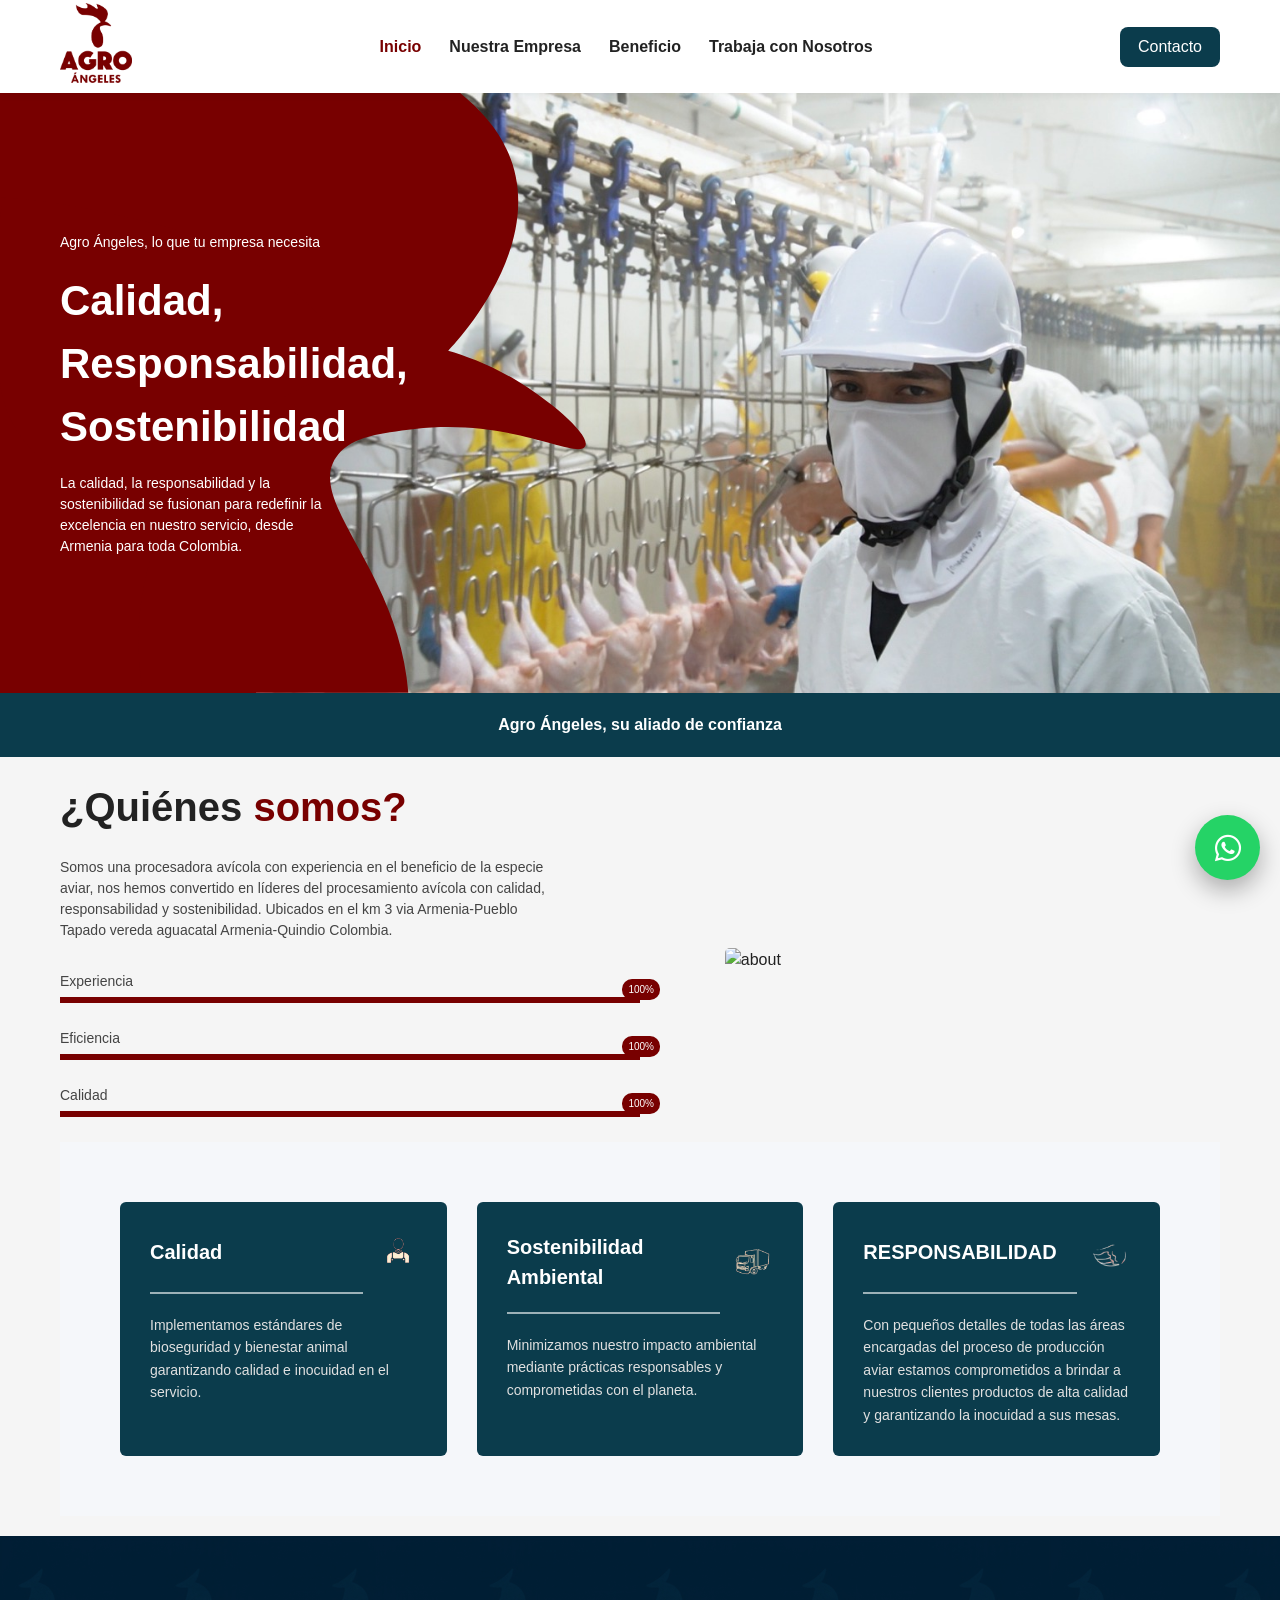
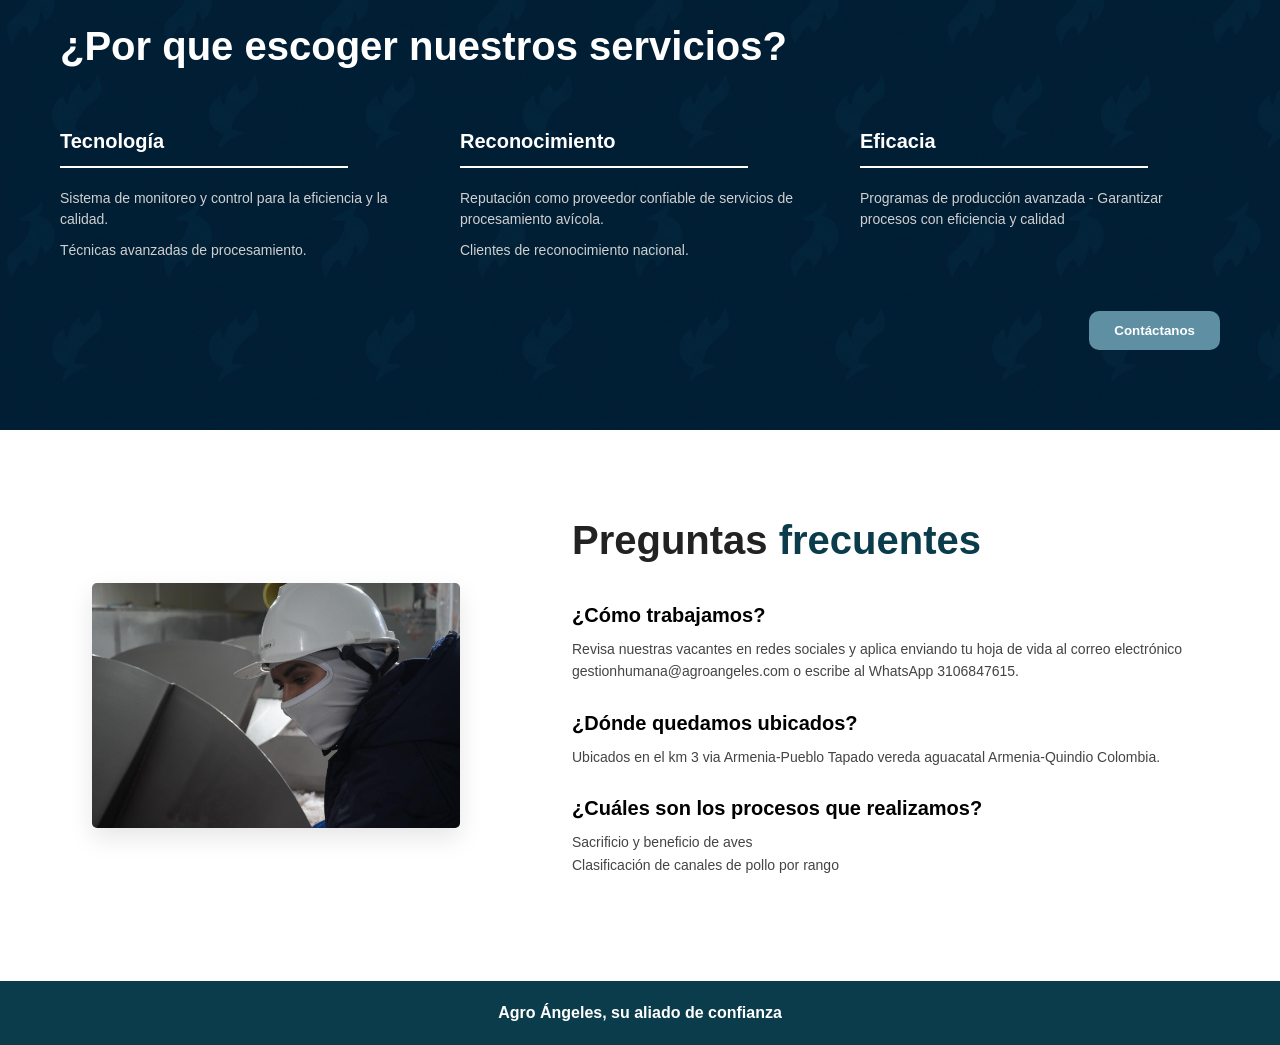
==== index.html @ e5edbdb7 "first commit" ====
<!DOCTYPE html>
<html lang="es">
<head>
    <meta charset="UTF-8">
    <meta name="viewport" content="width=device-width, initial-scale=1.0">
    <title>Agro Ángeles</title>
    <link rel="stylesheet" href="style.css">
    <link rel="stylesheet" href="css/chatbot.css">
    <link rel="stylesheet" href="https://cdnjs.cloudflare.com/ajax/libs/font-awesome/6.5.0/css/all.min.css">
</head>
<!-- BOTÓN WHATSAPP -->
<!-- CHATBOT WHATSAPP -->
<div class="chatbot-container">

    <!-- BOTÓN -->
    <div class="chatbot-btn" id="chatbotBtn">
        <i class="fab fa-whatsapp"></i>
    </div>

    <!-- CHAT -->
    <div class="chatbot-chat" id="chatbotChat">

        <div class="chat-header">
            <span>Agro Ángeles</span>
            <button id="chatbotClose">✕</button>
        </div>

        <div class="chat-body" id="chatbotBody">
            <!-- MENSAJES DINÁMICOS -->
        </div>

    </div>

</div>
<script src="js/chatbot.js"></script>

<body>

<!-- NAVBAR -->
<header class="navbar">
    <a href="index.html" class="logo">
        <img src="img/Logo 1.png" alt="logo">
    </a>
    <button class="menu-toggle" onclick="this.nextElementSibling.classList.toggle('open')">
       <span></span><span></span><span></span>
    </button >
    <nav>
        <a href="index.html" class="active">Inicio</a>
        <a href="nuestra_empresa.html">Nuestra Empresa</a>
        <a href="beneficio.html">Beneficio</a>
        <a href="trabaja.html">Trabaja con Nosotros</a>
        <a href="contacto.html" class="nav-contact-link">Contacto</a>
    </nav>


    <a href="contacto.html" class="btn-contacto">Contacto</a>
</header>

<!-- HERO -->
<section class="hero">

    <!-- IMAGEN IZQUIERDA (FORMA ROJA) -->
    <div class="hero-left">     
        <!-- FORMA ROJA REAL (CURVA PERFECTA) -->
       <svg class="hero-shape" viewBox="0 0 828.44 1082.16" preserveAspectRatio="none">
        <rect fill="#780000" x="3.35" y="1.33" width="241.77" height="1080.83"/>
        <path fill="#780000" d="M248.69,1.83h16.06c135.41,0,245.34,109.93,245.34,245.34v254.96c0,135.41-109.93,245.34-245.34,245.34h-16.05c-135.41,0-245.34-109.93-245.34-245.34v-254.96C3.35,111.77,113.29,1.83,248.69,1.83Z"/>
        <path fill="#780000" d="M730.6,518.22c-37.13-28.67-71.84-44.54-95.77-53.49,11.74-15.58,142.31-193.84,83.34-360.33-14.85-41.91-38.94-75.24-66.51-104.4H0v188.11c37.36,2.97,86.07,8.96,157.5,29.04,74.23,20.86,131.12,37.43,193.87,83.13,83.22,60.62,131.74,139.71,157.35,189.8-35.87,13.69-179.05,73.66-260.14,249.34-5.57,12.07-70.06,157.32-43.05,342.45h373.22c-13.04-224.7-149.79-348.53-98.79-429.69,20.38-32.43,58.38-38.38,107.91-46.12,132.94-20.8,227.79,55.33,239.53,31.62,9.68-19.55-49.55-82.99-96.79-119.47Z"/>
       </svg>

        <div class="hero-text">
            <span>Agro Ángeles, lo que tu empresa necesita</span>

            <h1>
                Calidad,<br>
                Responsabilidad,<br>
                Sostenibilidad
            </h1>

            <p>
                La calidad, la responsabilidad y la<br>
                sostenibilidad se fusionan para redefinir la<br>
                excelencia en nuestro servicio, desde<br>
                Armenia para toda Colombia.
            </p>
        </div>
    </div>

    <!-- IMAGEN DERECHA -->
    <div class="hero-right"></div>

</section>

<!-- BARRA INFERIOR -->
<div class="hero-bar">
    Agro Ángeles, su aliado de confianza
</div>
<!-- QUIENES SOMOS -->
<section class="about">

    <div class="about-container">

        <!-- TEXTO -->
        <div class="about-text">
            <h2>¿Quiénes <span>somos?</span></h2>

            <p>
               Somos una procesadora avícola con experiencia en el beneficio de la
               especie aviar, nos hemos convertido en líderes del procesamiento avícola 
               con calidad, responsabilidad y sostenibilidad. 
               Ubicados en el km 3 via Armenia-Pueblo Tapado vereda aguacatal 
               Armenia-Quindio Colombia.
            </p>

            <!-- BARRAS -->
            <div class="skill">
                <p>Experiencia</p>
                <div class="bar">
                    <div class="progress" style="width: 100%;">
                        <span>100%</span>
                    </div>
                </div>
            </div>

            <div class="skill">
                <p>Eficiencia</p>
                <div class="bar">
                    <div class="progress" style="width: 100%;">
                        <span>100%</span>
                    </div>
                </div>
            </div>

            <div class="skill">
                <p>Calidad</p>
                <div class="bar">
                    <div class="progress" style="width: 100%;">
                        <span>100%</span>
                    </div>
                </div>
            </div>

        </div>

        <!-- IMAGEN -->
        <div class="about-img">
            <img src="img/Imagen 2.jpeg" alt="about">
        </div>

    </div>
    <!-- SECCIÓN TARJETAS -->
<section class="features">

    <div class="features-container">

        <!-- CARD 1 -->
        <div class="feature-card">
            <div class="card-header">
                <h3>Calidad</h3>
                <img src="img/mini logo 1.png" alt="">
            </div>

            <div class="line"></div>

            <p>
                Implementamos estándares de bioseguridad y bienestar animal
                garantizando calidad e inocuidad en el servicio.
            </p>
        </div>

        <!-- CARD 2 -->
        <div class="feature-card">
            <div class="card-header">
                <h3>Sostenibilidad Ambiental</h3>
                <img src="img/logo 2.png" alt="">
            </div>

            <div class="line"></div>

            <p>
                Minimizamos nuestro impacto ambiental mediante prácticas
                responsables y comprometidas con el planeta.
            </p>
        </div>

        <!-- CARD 3 -->
        <div class="feature-card">
            <div class="card-header">
                <h3>RESPONSABILIDAD</h3>
                <img src="img/mini logo 3.png" alt="">
            </div>

            <div class="line"></div>

            <p>
                Con pequeños detalles de todas las áreas encargadas del proceso 
                de producción aviar estamos comprometidos a brindar a nuestros
                clientes productos de alta calidad y garantizando la inocuidad a sus
                mesas.
            </p>
        </div>

    </div>

</section>

</section>
<!-- SECCIÓN: ¿POR QUÉ ESCOGER NUESTROS SERVICIOS? -->
<section class="why">

    <div class="why-container">

        <h2>¿Por que escoger nuestros servicios?</h2>

        <div class="why-grid">

            <div class="why-item">
                <h3>Tecnología</h3>
                <div class="line"></div>
                <p>Sistema de monitoreo y control para la eficiencia y la calidad.</p>
                <p>Técnicas avanzadas de procesamiento.</p>
            </div>

            <div class="why-item">
                <h3>Reconocimiento</h3>
                <div class="line"></div>
                <p>Reputación como proveedor confiable de servicios de procesamiento avícola.</p>
                <p>Clientes de reconocimiento nacional.</p>
            </div>

            <div class="why-item">
                <h3>Eficacia</h3>
                <div class="line"></div>
                <p>Programas de producción avanzada - Garantizar procesos con eficiencia y calidad</p>
            
            </div>

        </div>

        <div class="why-btn">
           <button onclick="location.href='contacto.html'">Contáctanos</button>
        </div>

    </div>

</section>
<!-- PREGUNTAS FRECUENTES -->
<section class="faq">

    <div class="faq-container">

        <!-- IMAGEN -->
        <div class="faq-img">
            <img src="img/imagen 3.jpg" alt="Preguntas frecuentes">
        </div>

        <!-- TEXTO -->
        <div class="faq-text">

            <h2>Preguntas <span>frecuentes</span></h2>

            <div class="faq-item">
                <h3>¿Cómo trabajamos?</h3>
                <p>
                    Revisa nuestras vacantes en redes sociales y aplica enviando tu hoja de vida
                    al correo electrónico gestionhumana@agroangeles.com o escribe al
                    WhatsApp 3106847615.
                </p>
            </div>

            <div class="faq-item">
                <h3>¿Dónde quedamos ubicados?</h3>
                <p>
                    Ubicados en el km 3 via Armenia-Pueblo Tapado vereda aguacatal Armenia-Quindio Colombia.
                </p>
            </div>

            <div class="faq-item">
                <h3>¿Cuáles son los procesos que realizamos?</h3>
                <p>
                    Sacrificio y beneficio de aves<br>
                    Clasificación de canales de pollo por rango
                </p>
            </div>

        </div>

    </div>

</section>

<!-- BARRA INFERIOR -->
<div class="hero-bar">
    Agro Ángeles, su aliado de confianza
</div>

</body>
</html>
---- style.css ----
/* =============================================
   RESET
============================================= */
* {
    margin: 0;
    padding: 0;
    box-sizing: border-box;
    font-family: 'Segoe UI', sans-serif;
}

html {
    scroll-behavior: smooth;
}

body {
    color: #222;
    line-height: 1.5;
    overflow-x: hidden;
}

img {
    max-width: 100%;
}

/* =============================================
   NAVBAR
============================================= */
.navbar {
    display: flex;
    justify-content: space-between;
    align-items: center;
    padding: 3px 60px;
    background: #ffffff;
    position: sticky;
    top: 0;
    z-index: 1000;
    box-shadow: 0 2px 8px rgba(0,0,0,0.06);
    gap: 22px;
}

.logo img {
    height: 80px;
}

.navbar nav {
    display: flex;
    align-items: center;
    justify-content: center;
    gap: 28px;
}

.navbar nav a {
    text-decoration: none;
    color: #222;
    font-weight: 700;
    font-size: 16px;
    line-height: 1.2;
    transition: color 0.2s ease;
}

.navbar nav a:hover {
    color: #780000;
}

.navbar nav a.active {
    color: #780000;

}

.nav-contact-link {
    display: none;
}

.btn-contacto {
    background: #0b3c4c;
    color: white;
    padding: 8px 18px;
    border-radius: 8px;
    text-decoration: none;
    white-space: nowrap;
    transition: background 0.2s ease, transform 0.2s ease;
}

.btn-contacto:hover {
    background: #0d5065;
    transform: translateY(-1px);
}

/* Hamburger menu (oculto por defecto) */
.menu-toggle {
    display: none;
    flex-direction: column;
    gap: 5px;
    cursor: pointer;
    background: none;
    border: none;
    padding: 5px;
}

.menu-toggle span {
    display: block;
    width: 25px;
    height: 3px;
    background: #222;
    border-radius: 2px;
    transition: 0.3s;
}

/* =============================================
   HERO - INDEX
============================================= */
.hero {
    position: relative;
    height: 600px;
    overflow: hidden;
    background: #780000;
}

.hero-shape {
    position: absolute;
    top: 0;
    left: -3px;
    width: 46%;
    height: 100%;
    z-index: 2;
}

.hero-right {
    position: absolute;
    top: 0;
    right: 0;
    width: 80%;
    height: 100%;
    background-image: url("img/Imagen 1.jpeg");
    background-size: cover;
    background-position: center right;
    background-repeat: no-repeat;
    z-index: 1;
}

.hero-text {
    position: absolute;
    top: 50%;
    left: 60px;
    transform: translateY(-50%);
    color: white;
    max-width: 400px;
    z-index: 3;
}

.hero-text h1 {
    font-size: 42px;
    margin: 15px 0;
}

.hero-text span {
    font-size: 14px;
}

.hero-text p {
    font-size: 14px;
}

/* =============================================
   BARRA INFERIOR
============================================= */
.hero-bar {
    background: #0b3c4c;
    color: white;
    text-align: center;
    padding: 20px;
    font-weight: bold;
}

/* =============================================
   ABOUT
============================================= */
.about {
    background: #f5f5f5;
    padding: 20px 60px;
}

.about-container {
    display: flex;
    align-items: center;
    gap: 50px;
    max-width: 1180px;
    margin: 0 auto;
}

.about-text {
    width: 50%;
}

.about-text h2 {
    font-size: 40px;
    margin-bottom: 20px;
}

.about-text h2 span {
    color: #780000;
}

.about-text p {
    font-size: 14px;
    color: #444;
    margin-bottom: 30px;
    max-width: 500px;
}

.skill {
    margin-bottom: 25px;
}

.skill p {
    margin-bottom: 5px;
    font-weight: 500;
}

.bar {
    width: 100%;
    height: 6px;
    background: #ddd;
    position: relative;
}

.progress {
    height: 100%;
    background: #780000;
    position: relative;
}

.progress span {
    position: absolute;
    right: -20px;
    top: -18px;
    background: #780000;
    color: white;
    font-size: 10px;
    padding: 3px 6px;
    border-radius: 10px;
}

.about-img {
    width: 40%;
    display: flex;
    justify-content: center;
}

.about-img img {
    width: 85%;
    max-width: 400px;
    border-radius: 5px;
}

/* =============================================
   FEATURES
============================================= */
.features {
    padding: 60px;
    background: #f5f7fa;
}

.features-container {
    display: flex;
    gap: 30px;
    max-width: 1180px;
    margin: 0 auto;
}

.feature-card {
    flex: 1;
    background: #0b3c4c;
    color: white;
    padding: 30px;
    border-radius: 6px;
    transition: 0.3s;
}

.feature-card:hover {
    transform: translateY(-6px);
    box-shadow: 0 10px 25px rgba(0,0,0,0.15);
}

.card-header {
    display: flex;
    justify-content: space-between;
    align-items: center;
}

.card-header h3 {
    font-size: 20px;
    max-width: 70%;
}

.card-header img {
    width: 40px;
    height: 40px;
    object-fit: contain;
}

.line {
    height: 2px;
    background: rgba(255,255,255,0.6);
    margin: 20px 0;
    width: 80%;
}

.feature-card p {
    font-size: 14px;
    line-height: 1.6;
    color: #e0e0e0;
}

/* =============================================
   WHY
============================================= */
.why {
    position: relative;
    padding: 80px 60px;
    color: white;
    background-color: #0b3c4c;
    background-image: url("img/Fondo.png");
    background-repeat: repeat;
    background-size: auto;
    background-blend-mode: soft-light;
}

.why-container {
    position: relative;
    z-index: 1;
    max-width: 1200px;
    margin: auto;
}

.why h2 {
    font-size: 40px;
    margin-bottom: 50px;
}

.why-grid {
    display: flex;
    gap: 40px;
    margin-bottom: 40px;
}

.why-item {
    flex: 1;
}

.why-item h3 {
    font-size: 20px;
    margin-bottom: 10px;
}

.why-item .line {
    height: 2px;
    background: white;
    width: 80%;
    margin: 10px 0 20px;
}

.why-item p {
    font-size: 14px;
    margin-bottom: 10px;
    color: #d0d0d0;
}

.why-btn {
    display: flex;
    justify-content: flex-end;
}

.why-btn button {
    background: #5f8fa3;
    border: none;
    padding: 12px 25px;
    border-radius: 10px;
    color: white;
    font-weight: 600;
    cursor: pointer;
    transition: 0.3s;
}

.why-btn button:hover {
    background: #7aa9bb;
}

/* =============================================
   FAQ
============================================= */
.faq {
    padding: 80px 60px;
    background: #ffffff;
}

.faq-container {
    display: flex;
    align-items: center;
    gap: 80px;
    max-width: 1180px;
    margin: 0 auto;
}

.faq-img {
    width: 40%;
    display: flex;
    justify-content: center;
}

.faq-img img {
    width: 85%;
    max-width: 400px;
    border-radius: 5px;
    box-shadow: 0 10px 25px rgba(0,0,0,0.1);
}

.faq-text {
    width: 60%;
}

.faq-text h2 {
    font-size: 40px;
    margin-bottom: 30px;
}

.faq-text h2 span {
    color: #0b3c4c;
}

.faq-item {
    margin-bottom: 25px;
}

.faq-item h3 {
    font-size: 20px;
    margin-bottom: 8px;
    color: #000;
}

.faq-item p {
    font-size: 14px;
    color: #444;
    line-height: 1.6;
}

/* =============================================
   NUESTRA EMPRESA - HERO
============================================= */
.empresa-hero img {
    width: 100%;
    height: 60vh;
    object-fit: cover;
    display: block;
}

.empresa {
    padding: 80px 60px;
    background: #ffffff;
}

.empresa-container {
    display: flex;
    align-items: center;
    gap: 80px;
    max-width: 1180px;
    margin: 0 auto;
}

.empresa-text {
    width: 50%;
}

.empresa-text h2 {
    font-size: 32px;
    margin-bottom: 20px;
}

.empresa-text p {
    font-size: 14px;
    color: #444;
    margin-bottom: 15px;
    line-height: 1.6;
}

.empresa-img {
    width: 50%;
    display: flex;
    justify-content: center;
}

.empresa-img img {
    width: 85%;
    max-width: 420px;
    border-radius: 5px;
}

/* =============================================
   MISIÓN
============================================= */
.mision {
    padding: 80px 0 80px 60px;
    background: #ffffff;
    overflow: hidden;
}

.mision-container {
    display: flex;
    align-items: center;
    gap: 60px;
    max-width: 1280px;
    margin: 0 auto;
}

.mision-text {
    width: 58%;
}

.mision-text h2 {
    font-size: 50px;
    margin-bottom: 20px;
}

.negro { color: #000; }
.rojo  { color: #780007; }

.mision-text p {
    font-size: 20px;
    color: #444;
    margin-bottom: 12px;
    line-height: 1.6;
}

.mision-img {
    width: 34%;
    min-height: 430px;
    position: relative;
    align-self: stretch;
    margin-left: auto;
}

.mision-img::before {
    content: "";
    position: absolute;
    inset: 0 -90px 0 10px;
    background: linear-gradient(135deg, #780000 0%, #9b1016 55%, #5f0000 100%);
    clip-path: polygon(28% 0, 100% 0, 100% 100%, 0 100%);
    box-shadow: -18px 0 35px rgba(120,0,0,0.16);
}

.mision-img::after {
    content: "";
    position: absolute;
    top: 12%;
    bottom: 12%;
    left: 24%;
    width: 8px;
    background: rgba(255,255,255,0.22);
    transform: skewX(-18deg);
}

/* =============================================
   VISIÓN
============================================= */
.vision {
    padding: 80px 60px 80px 0;
    overflow: hidden;
    background: #ffffff;
}

.vision-container {
    display: flex;
    align-items: center;
    gap: 60px;
    flex-direction: row-reverse;
    max-width: 1280px;
    margin: 0 auto;
}

.vision-text {
    width: 58%;
}

.vision-text h2 {
    font-size: 50px;
    margin-bottom: 20px;
}

.vision-text p {
    font-size: 20px;
    color: #444;
    margin-bottom: 12px;
    line-height: 1.6;
}

.vision-img {
    width: 34%;
    min-height: 430px;
    position: relative;
    left: auto;
    align-self: stretch;
}

.vision-img::before {
    content: "";
    position: absolute;
    inset: 0 10px 0 -90px;
    background: linear-gradient(135deg, #5f0000 0%, #9b1016 48%, #780000 100%);
    clip-path: polygon(0 0, 72% 0, 100% 100%, 0 100%);
    box-shadow: 18px 0 35px rgba(120,0,0,0.16);
}

.vision-img::after {
    content: "";
    position: absolute;
    top: 12%;
    bottom: 12%;
    right: 24%;
    width: 8px;
    background: rgba(255,255,255,0.22);
    transform: skewX(-18deg);
}

/* =============================================
   HISTORIA / TIMELINE
============================================= */
.historia-header {
    background: #0b3c4c;
    padding: 40px;
    text-align: center;
}

.historia-header h2 {
    color: white;
    font-size: 32px;
}

.historia-texto {
    padding: 40px 60px;
    text-align: center;
}

.historia-texto p {
    font-size: 14px;
    color: #444;
    margin-bottom: 15px;
}

.timeline {
    position: relative;
    padding: 60px 0;
}

.timeline-line {
    position: absolute;
    left: 50%;
    width: 4px;
    height: 100%;
    background: #0b3c4c;
    transform: translateX(-50%);
}

.timeline-item {
    width: 50%;
    position: relative;
    padding: 20px 40px;
}

.timeline-item.left {
    left: 0;
    text-align: right;
}

.timeline-item.right {
    left: 50%;
}

.timeline-item .content {
    background: #f5f7fa;
    padding: 20px;
    border-radius: 6px;
}

.timeline-item .year {
    position: absolute;
    top: 20px;
    font-weight: bold;
    color: #0b3c4c;
}

.timeline-item.left .year  { right: -60px; }
.timeline-item.right .year { left: -60px; }

/* =============================================
   CTA
============================================= */
.cta {
    margin-top: 60px;
    background: url("img/Imagen 5.jpeg") center/cover no-repeat;
    height: 500px;
    display: flex;
    align-items: center;
    justify-content: center;
    position: relative;
}

.cta::before {
    content: "";
    position: absolute;
    inset: 0;
    background: rgba(0,0,0,0.5);
}

.cta-content {
    position: relative;
    color: white;
    text-align: center;
    display: flex;
    flex-direction: column;
    align-items: center;
}

.cta-content h2 { font-size: 28px; }
.cta-content p  { margin: 10px 0; }

.cta-content button {
    background: #780000;
    color: white;
    border: none;
    padding: 12px 25px;
    border-radius: 6px;
    cursor: pointer;
}

.cta-content .why-btn {
    justify-content: center;
    width: 100%;
    margin-top: 8px;
}

/* =============================================
   PROCESO - BENEFICIO
============================================= */
.proceso {
    height: 600px;
    background-color: #ffffff;
    background-image: url("img/Recurso 6.png");
    background-repeat: no-repeat;
    background-position: right center;
    background-size: 50% 90%;
    display: flex;
    align-items: center;
}

.proceso-content {
    padding-left: 80px;
}

.proceso h2 {
    color: #003049;
    font-size: 80px;
    text-align: center;
}

/* =============================================
   FLIP CARDS - BENEFICIO
============================================= */
.beneficio-cards {
    display: flex;
    gap: 25px;
    padding: 40px 70px;
    perspective: 1000px;
    max-width: 1280px;
    margin: 0 auto;
}

.flip-card {
    flex: 1;
    height: 280px;
    position: relative;
}

.flip-inner {
    position: relative;
    width: 100%;
    height: 100%;
    transition: transform 0.8s;
    transform-style: preserve-3d;
}

.flip-card:hover .flip-inner {
    transform: rotateY(180deg);
}

.flip-front,
.flip-back {
    position: absolute;
    width: 100%;
    height: 100%;
    border-radius: 12px;
    overflow: hidden;
    backface-visibility: hidden;
    display: flex;
    align-items: center;
    justify-content: center;
    top: 0;
    left: 0;
}

.flip-front {
    background-size: cover;
    background-position: center 20%;
    position: relative;
}

.flip-front::before {
    content: "";
    position: absolute;
    inset: 0;
    background: rgba(0,0,0,0.4);
}

.flip-front h3 {
    position: relative;
    color: white;
    font-size: 20px;
    z-index: 2;
    text-align: center;
}

.flip-back {
    background: #0b3c4c;
    color: white;
    transform: rotateY(180deg);
    padding: 20px;
    text-align: center;
}

.flip-back p {
    font-size: 14px;
    line-height: 1.5;
}

/* =============================================
   SEGURIDAD ALIMENTARIA
============================================= */
.seguridad {
    padding: 80px 60px;
}

.seguridad-container {
    display: flex;
    align-items: center;
    gap: 60px;
    max-width: 1180px;
    margin: 0 auto;
}

.seguridad-img {
    width: 50%;
}

.seguridad-img img {
    width: 100%;
    border-radius: 5px;
}

.seguridad-text {
    width: 50%;
}

.seguridad-text h2 {
    font-size: 32px;
    margin-bottom: 15px;
}

.seguridad-text p {
    font-size: 14px;
    margin-bottom: 25px;
}

.seguridad .bar {
    height: 15px;
    background: #ddd;
    position: relative;
}

.seguridad .progress {
    height: 100%;
    width: 100%;
    background: #780000;
    color: white;
    font-size: 10px;
    text-align: right;
    padding-right: 5px;
    display: flex;
    align-items: center;
    justify-content: flex-end;
}

/* =============================================
   STATS
============================================= */
.stats {
    background: #780000;
    padding: 40px 20px;
}

.stats-container {
    display: flex;
    justify-content: space-around;
    align-items: center;
    text-align: center;
    color: white;
    flex-wrap: wrap;
    gap: 20px;
}

.stat h3 {
    font-size: 22px;
    margin-bottom: 5px;
}

.stat p {
    font-size: 14px;
}

/* =============================================
   TRABAJA CON NOSOTROS
============================================= */
.trabaja-hero img {
    width: 100%;
    height: 80vh;
    object-fit: cover;
}

.convocatoria {
    background: #0b3c4c;
    padding: 25px;
    text-align: center;
    color: white;
}

.trabaja-info {
    padding: 60px;
}

.info-container {
    display: flex;
    align-items: center;
    gap: 60px;
    max-width: 1100px;
    margin: 0 auto;
}

.info-text {
    width: 50%;
}

.info-text h2 {
    font-size: 28px;
    margin-bottom: 15px;
}

.info-img {
    width: 50%;
}

.info-img img {
    width: 100%;
    border-radius: 5px;
}

.vacantes-section {
    text-align: center;
    padding: 40px;
    background: #f5f5f5;
}

.vacantes-section button {
    background: #0b3c4c;
    color: white;
    padding: 15px 30px;
    border: none;
    border-radius: 6px;
    cursor: pointer;
    font-size: 16px;
    transition: 0.3s;
}

.vacantes-section button:hover {
    background: #0d4f63;
}

/* =============================================
   MODAL
============================================= */
.modal {
    display: none;
    position: fixed;
    inset: 0;
    background: rgba(0,0,0,0.6);
    justify-content: center;
    align-items: center;
    z-index: 9000;
}

.modal-content {
    background: white;
    width: 90%;
    max-width: 900px;
    height: auto;
    max-height: 85vh;
    overflow: auto;
    padding: 25px;
    border-radius: 10px;
    position: relative;
}

.close {
    position: absolute;
    right: 20px;
    top: 10px;
    font-size: 28px;
    cursor: pointer;
}

.vacante-header {
    background: #780000;
    color: white;
    padding: 10px;
    margin-bottom: 20px;
}

.vacante-body {
    display: flex;
    gap: 40px;
    flex-wrap: wrap;
}

.vacante-text {
    width: 50%;
    min-width: 200px;
}

.vacante-img {
    width: 40%;
    min-width: 150px;
}

.vacante-img img {
    width: 100%;
    border-radius: 5px;
}

/* =============================================
   CONTACTO
============================================= */
.contact-section {
    background: #ffffff;
    padding: 80px 20px;
}

.contact-container {
    max-width: 1100px;
    margin: auto;
    display: flex;
    gap: 40px;
    align-items: stretch;
}

.contact-info {
    background: #780000;
    color: white;
    padding: 40px 30px;
    width: 35%;
    box-shadow: 0 10px 20px rgba(0,0,0,0.2);
}

.contact-info h3 {
    margin-bottom: 20px;
    font-size: 22px;
}

.contact-info p {
    margin: 15px 0;
    font-size: 14px;
    line-height: 1.6;
}

.contact-form {
    background: #e9e9e9;
    padding: 40px;
    width: 65%;
}

.contact-form h2 {
    margin-bottom: 10px;
}

.contact-form p {
    font-size: 14px;
    margin-bottom: 25px;
}

.contact-form form {
    display: flex;
    flex-direction: column;
    gap: 15px;
}

.contact-form input,
.contact-form textarea {
    padding: 12px;
    border: none;
    background: #dcdcdc;
    font-size: 14px;
    resize: none;
}

.contact-form textarea {
    height: 100px;
}

.contact-form button {
    width: 120px;
    padding: 10px;
    background: #780000;
    color: white;
    border: none;
    cursor: pointer;
    align-self: flex-start;
    transition: 0.3s;
}

.contact-form button:hover {
    background: #9a0000;
}

/* =============================================
   UBICACIÓN / MAPA
============================================= */
.ubicacion {
    text-align: center;
}

.ubicacion h2 {
    background: #780000;
    color: white;
    padding: 20px;
    font-size: 28px;
}

.mapa {
    padding: 40px;
}

.mapa iframe {
    width: 80%;
    height: 350px;
    border: none;
    border-radius: 10px;
    box-shadow: 0 10px 20px rgba(0,0,0,0.2);
}

/* =============================================
   WHATSAPP CHATBOT
============================================= */
.whatsapp-container,
.chatbot-container {
    position: fixed;
    bottom: 20px;
    right: 20px;
    z-index: 9999;
}

.whatsapp-btn,
.chatbot-btn {
    width: 60px;
    height: 60px;
    background: #25D366;
    border-radius: 50%;
    display: flex;
    align-items: center;
    justify-content: center;
    font-size: 28px;
    color: white;
    cursor: pointer;
    box-shadow: 0 5px 15px rgba(0,0,0,0.3);
    transition: 0.3s;
}

.whatsapp-btn:hover,
.chatbot-btn:hover {
    transform: scale(1.1);
}

.whatsapp-chat,
.chatbot-chat {
    display: none;
    width: 280px;
    background: #e5ddd5;
    border-radius: 12px;
    overflow: hidden;
    margin-bottom: 10px;
    box-shadow: 0 10px 25px rgba(0,0,0,0.3);
}

.chat-header {
    background: #075E54;
    color: white;
    padding: 10px;
    display: flex;
    align-items: center;
    justify-content: space-between;
    gap: 10px;
    font-weight: bold;
}

.chat-header button {
    background: none;
    border: none;
    color: white;
    font-size: 16px;
    cursor: pointer;
}

.chat-body {
    padding: 10px;
    display: flex;
    flex-direction: column;
    gap: 10px;
}

.message.bot {
    background: white;
    padding: 8px 10px;
    border-radius: 10px;
    max-width: 80%;
    font-size: 13px;
}

.message.option a {
    display: block;
    background: #dcf8c6;
    padding: 8px 10px;
    border-radius: 10px;
    text-decoration: none;
    color: #000;
    font-size: 13px;
}

.message.option a:hover {
    background: #cdebb0;
}

/* =============================================
   RESPONSIVE — TABLET (≤ 1024px)
============================================= */
@media (max-width: 1024px) {

    .navbar {
        padding: 10px 30px;
    }

    .hero {
        height: 500px;
    }

    .hero-text {
        left: 30px;
        max-width: 300px;
    }

    .hero-text h1 {
        font-size: 32px;
    }

    /* Layouts de 2 columnas → 1 columna */
    .about-container,
    .faq-container,
    .empresa-container,
    .mision-container,
    .vision-container,
    .seguridad-container,
    .info-container,
    .contact-container {
        flex-direction: column;
        text-align: center;
    }

    .about-text,
    .faq-text,
    .empresa-text,
    .mision-text,
    .vision-text,
    .seguridad-text,
    .info-text,
    .contact-info,
    .contact-form {
        width: 100%;
    }

    .about-img,
    .faq-img,
    .empresa-img,
    .seguridad-img,
    .mision-img,
    .vision-img,
    .info-img {
        width: 100%;
        justify-content: center;
        position: static;
        left: 0;
        margin-left: 0;
    }

    .mision {
        padding: 80px 30px;
    }

    .vision {
        padding: 80px 30px;
    }

    .vision-container {
        flex-direction: column;
    }

    .features-container,
    .beneficio-cards {
        flex-wrap: wrap;
        justify-content: center;
    }

    .feature-card {
        width: calc(50% - 15px);
        flex: none;
    }

    .flip-card {
        width: calc(50% - 15px);
        flex: none;
    }

    .timeline-item {
        width: 100%;
        text-align: left;
        padding-left: 80px;
    }

    .timeline-line {
        left: 30px;
    }

    .timeline-item.left,
    .timeline-item.right {
        left: 0;
    }

    .timeline-item.left .year,
    .timeline-item.right .year {
        left: 10px;
        right: auto;
        top: -5px;
        position: relative;
        display: block;
        margin-bottom: 8px;
    }

    .proceso {
        height: auto;
        min-height: 300px;
        background-size: 45% auto;
        padding: 40px 30px;
    }

    .proceso h2 {
        font-size: 50px;
    }

    .proceso-content {
        padding-left: 0;
    }
}

/* =============================================
   RESPONSIVE — MÓVIL (≤ 768px)
============================================= */
@media (max-width: 768px) {

    /* --- NAVBAR HAMBURGUESA --- */
    .navbar {
        flex-wrap: wrap;
        padding: 10px 20px;
        gap: 0;
    }

    .navbar .logo {
        flex: 1;
    }

    .menu-toggle {
        display: flex;
    }

    .navbar nav {
        display: none;
        width: 100%;
        flex-direction: column;
        align-items: center;
        padding: 10px 0;
        gap: 10px;
        border-top: 1px solid #eee;
        margin-top: 8px;
    }

    .navbar nav.open {
        display: flex;
    }

    .navbar nav a {
        margin: 0;
        padding: 6px 0;
        font-size: 15px;
    }

    .btn-contacto {
        display: none; /* se muestra dentro del nav en móvil */
    }

    .navbar nav .btn-contacto-mobile {
        background: #0b3c4c;
        color: white;
        padding: 8px 18px;
        border-radius: 8px;
        text-decoration: none;
        margin-top: 4px;
    }

    /* --- HERO --- */
    .hero {
        height: auto;
        min-height: 400px;
        padding-bottom: 0;
    }

    .hero-shape {
        display: none;
    }

    .hero-right {
        width: 100%;
        position: relative;
        height: 250px;
    }

    .hero-text {
        position: relative;
        top: auto;
        left: auto;
        transform: none;
        text-align: center;
        padding: 30px 20px;
        color: #222;
        max-width: 100%;
        background: #f5f5f5;
    }

    .hero-text h1 {
        font-size: 26px;
        color: #780000;
    }

    .hero-text span,
    .hero-text p {
        color: #444;
    }

    /* --- TÍTULOS --- */
    h1 { font-size: 26px !important; }
    h2 { font-size: 24px !important; }

    /* --- SECCIONES --- */
    .about {
        padding: 40px 20px;
    }

    .features {
        padding: 40px 20px;
    }

    .faq {
        padding: 40px 20px;
    }

    .empresa {
        padding: 40px 20px;
    }

    .mision {
        padding: 40px 20px;
    }

    .vision {
        padding: 40px 20px;
    }

    .seguridad {
        padding: 40px 20px;
    }

    .trabaja-info {
        padding: 40px 20px;
    }

    /* --- CARDS --- */
    .feature-card,
    .flip-card {
        width: 100%;
        flex: none;
    }

    .beneficio-cards {
        padding: 30px 20px;
        flex-direction: column;
    }

    .flip-card {
        height: 220px;
    }

    /* --- WHY --- */
    .why {
        padding: 60px 20px;
    }

    .why h2 {
        font-size: 28px !important;
    }

    .why-grid {
        flex-direction: column;
        gap: 20px;
    }

    .why-btn {
        justify-content: center;
    }

    /* --- PROCESO --- */
    .proceso {
        background-image: none;
        background-color: #f5f7fa;
        height: auto;
        padding: 40px 20px;
        justify-content: center;
        text-align: center;
    }

    .proceso h2 {
        font-size: 36px;
        color: #003049;
    }

    /* --- MISION / VISION --- */
    .mision-text h2,
    .vision-text h2 {
        font-size: 36px !important;
    }

    .mision-text p,
    .vision-text p {
        font-size: 15px !important;
    }

    /* --- TIMELINE --- */
    .timeline {
        padding: 40px 0;
    }

    .timeline-line {
        left: 20px;
    }

    .timeline-item {
        width: 100%;
        padding-left: 50px;
        padding-right: 15px;
    }

    .timeline-item.left,
    .timeline-item.right {
        left: 0;
        text-align: left;
    }

    .timeline-item .year {
        position: relative;
        left: 0;
        right: 0;
        display: block;
        margin-bottom: 6px;
        font-size: 15px;
    }

    /* --- CTA --- */
    .cta {
        height: 350px;
    }

    .cta-content h2 {
        font-size: 22px !important;
    }

    /* --- STATS --- */
    .stats-container {
        flex-direction: column;
        gap: 25px;
    }

    /* --- TRABAJA HERO --- */
    .trabaja-hero img {
        height: 40vh;
    }

    /* --- CONTACTO --- */
    .contact-section {
        padding: 40px 15px;
    }

    .mapa {
        padding: 20px 15px;
    }

    .mapa iframe {
        width: 100%;
        height: 260px;
    }

    /* --- MODAL --- */
    .modal-content {
        width: 95%;
        padding: 15px;
    }

    .vacante-body {
        flex-direction: column;
    }

    .vacante-text,
    .vacante-img {
        width: 100%;
    }

    /* --- EMPRESA HERO --- */
    .empresa-hero img {
        height: 35vh;
    }

    /* --- CHATBOT --- */
    .whatsapp-chat,
    .chatbot-chat {
        width: 260px;
    }
}

/* =============================================
   RESPONSIVE — MÓVIL PEQUEÑO (≤ 480px)
============================================= */
@media (max-width: 480px) {

    .logo img {
        height: 55px;
    }

    .hero-right {
        height: 200px;
    }

    .hero-text h1 {
        font-size: 22px !important;
    }

    .proceso h2 {
        font-size: 28px;
    }

    .mision-text h2,
    .vision-text h2 {
        font-size: 28px !important;
    }

    .features-container {
        flex-direction: column;
    }

    .feature-card {
        width: 100%;
    }

    .stats-container {
        padding: 0 10px;
    }

    .contact-form {
        padding: 25px 15px;
    }

    .trabaja-info {
        padding: 30px 15px;
    }

    .beneficio-cards {
        padding: 20px 15px;
    }
}

/* =============================================
   AJUSTES RESPONSIVE FINALES
============================================= */
@media (max-width: 1100px) {
    .navbar {
        padding: 8px 28px;
        gap: 16px;
    }

    .navbar nav {
        gap: 18px;
    }

    .navbar nav a {
        font-size: 14px;
    }

    .btn-contacto {
        padding: 8px 14px;
    }

    .about,
    .features,
    .why,
    .faq,
    .empresa,
    .seguridad,
    .trabaja-info {
        padding-left: 32px;
        padding-right: 32px;
    }
}

@media (max-width: 900px) {
    .navbar {
        width: 100%;
        flex-wrap: wrap;
        padding: 8px 18px;
        gap: 8px 14px;
    }

    .navbar .logo {
        flex: 1;
    }

    .logo img {
        height: 64px;
        display: block;
    }

    .menu-toggle {
        display: flex;
        flex: 0 0 36px;
        align-items: center;
        justify-content: center;
        margin-left: auto;
    }

    .navbar nav {
        order: 3;
        display: none;
        width: 100%;
        flex-direction: column;
        align-items: stretch;
        gap: 0;
        padding: 12px 0 4px;
        margin-top: 6px;
        border-top: 1px solid #ededed;
    }

    .navbar nav.open {
        display: flex;
    }

    .navbar nav a {
        width: 100%;
        padding: 12px 10px;
        margin: 0;
        text-align: center;
        border-radius: 6px;
    }

    .navbar nav a:hover {
        background: #f5f7fa;
    }

    .btn-contacto {
        display: none;
    }

    .nav-contact-link {
        display: block;
        background: #0b3c4c;
        color: white !important;
        margin-top: 6px !important;
    }

    .nav-contact-link:hover {
        background: #0d5065 !important;
    }

    .hero,
    .proceso,
    .cta {
        margin-top: 0;
    }
}

@media (max-width: 768px) {
    body {
        font-size: 15px;
    }

    main,
    section,
    header,
    footer,
    div,
    p,
    h1,
    h2,
    h3 {
        max-width: 100%;
    }

    .hero {
        display: flex;
        flex-direction: column-reverse;
        min-height: 0;
    }

    .hero-left,
    .hero-text {
        width: 100%;
    }

    .hero-right {
        height: 260px;
        background-position: center;
    }

    .hero-text {
        background: #780000;
        color: white;
        padding: 34px 22px;
        overflow: hidden;
    }

    .hero-text h1 {
        color: white;
        margin: 12px 0;
        line-height: 1.15;
    }

    .hero-text span,
    .hero-text p {
        color: rgba(255,255,255,0.9);
        display: block;
        max-width: 34rem;
        margin-left: auto;
        margin-right: auto;
        overflow-wrap: break-word;
        word-break: normal;
    }

    .hero-text p br {
        display: none;
    }

    .hero-bar {
        padding: 16px 18px;
        font-size: 15px;
        line-height: 1.35;
    }

    .about,
    .features,
    .why,
    .faq,
    .empresa,
    .mision,
    .vision,
    .seguridad,
    .trabaja-info,
    .contact-section {
        padding: 42px 20px;
    }

    .about-container,
    .faq-container,
    .empresa-container,
    .mision-container,
    .vision-container,
    .seguridad-container,
    .info-container,
    .contact-container {
        gap: 28px;
    }

    .about-text,
    .faq-text,
    .empresa-text,
    .mision-text,
    .vision-text,
    .seguridad-text,
    .info-text {
        text-align: left;
    }

    .about-text p,
    .empresa-text p,
    .faq-item p,
    .seguridad-text p,
    .info-text p {
        max-width: none;
        font-size: 15px;
    }

    .about-img img,
    .faq-img img,
    .empresa-img img,
    .seguridad-img img,
    .info-img img {
        width: 100%;
        max-height: 360px;
        object-fit: cover;
    }

    .mision-img img,
    .vision-img img {
        width: min(72%, 300px);
        margin: 0 auto;
        display: block;
    }

    .features-container {
        flex-direction: column;
        gap: 18px;
    }

    .feature-card {
        padding: 24px 22px;
        min-height: auto;
    }

    .card-header {
        gap: 16px;
    }

    .card-header h3 {
        max-width: none;
        line-height: 1.25;
    }

    .why-grid {
        margin-bottom: 28px;
    }

    .why-item .line,
    .line {
        width: 100%;
    }

    .why-btn {
        justify-content: flex-start;
    }

    .why-btn button,
    .cta-content button,
    .vacantes-section button {
        width: 100%;
        max-width: 320px;
    }

    .empresa-hero img,
    .trabaja-hero img {
        height: 36vh;
        min-height: 240px;
    }

    .proceso {
        min-height: 320px;
        background-image: linear-gradient(rgba(255,255,255,0.84), rgba(255,255,255,0.84)), url("img/Recurso 6.png");
        background-size: cover;
        background-position: center;
    }

    .proceso-content {
        width: 100%;
    }

    .proceso h2 {
        max-width: 520px;
        margin: 0 auto;
        line-height: 1.1;
    }

    .beneficio-cards {
        max-width: 520px;
        padding: 32px 20px;
        gap: 18px;
    }

    .flip-card {
        height: auto;
        min-height: 0;
    }

    .flip-inner {
        display: flex;
        flex-direction: column;
        height: auto;
        transform: none !important;
        transition: none;
    }

    .flip-front,
    .flip-back {
        position: relative;
        transform: none;
        backface-visibility: visible;
        min-height: 190px;
        border-radius: 10px 10px 0 0;
    }

    .flip-back {
        min-height: 0;
        border-radius: 0 0 10px 10px;
        padding: 22px;
    }

    .flip-card:hover .flip-inner {
        transform: none;
    }

    .stats {
        padding: 34px 20px;
    }

    .stat {
        width: 100%;
    }

    .timeline {
        padding: 38px 0;
    }

    .timeline-line {
        left: 24px;
    }

    .timeline-item {
        padding: 16px 18px 16px 58px;
    }

    .timeline-item .content {
        padding: 18px;
        text-align: left;
    }

    .timeline-item.left .year,
    .timeline-item.right .year,
    .timeline-item .year {
        position: static;
        display: inline-block;
        margin: 0 0 8px;
        color: #780000;
    }

    .cta {
        height: 360px;
        padding: 0 20px;
    }

    .cta-content {
        width: 100%;
    }

    .contact-container {
        gap: 0;
    }

    .contact-info,
    .contact-form {
        box-shadow: none;
    }

    .contact-info {
        padding: 30px 24px;
    }

    .contact-form {
        padding: 30px 24px;
    }

    .contact-form button {
        width: 100%;
    }

    .mapa {
        padding: 24px 15px;
    }

    .mapa iframe {
        width: 100%;
        height: 300px;
    }

    .vacante-body {
        gap: 20px;
    }

    .modal {
        align-items: flex-end;
    }

    .modal-content {
        width: 100%;
        max-height: 88vh;
        border-radius: 14px 14px 0 0;
    }
}

@media (max-width: 520px) {
    .navbar {
        padding: 8px 14px;
    }

    .logo img {
        height: 54px;
    }

    .hero-right {
        height: 220px;
    }

    .hero-text {
        padding: 30px 18px;
    }

    .about,
    .features,
    .why,
    .faq,
    .empresa,
    .mision,
    .vision,
    .seguridad,
    .trabaja-info,
    .contact-section {
        padding-left: 16px;
        padding-right: 16px;
    }

    .feature-card,
    .contact-info,
    .contact-form {
        padding-left: 18px;
        padding-right: 18px;
    }

    .empresa-hero img,
    .trabaja-hero img {
        height: 32vh;
        min-height: 210px;
    }

    .convocatoria {
        padding: 22px 16px;
    }

    .historia-header {
        padding: 32px 16px;
    }

    .historia-texto {
        padding: 32px 16px;
    }

    .proceso {
        min-height: 280px;
    }

    .flip-front {
        min-height: 170px;
    }

    .whatsapp-container,
    .chatbot-container {
        right: 14px;
        bottom: 14px;
    }
}

/* =============================================
   PULIDO NUESTRA EMPRESA
============================================= */
@media (max-width: 1024px) {
    .mision,
    .vision {
        padding: 70px 30px;
    }

    .mision-text,
    .vision-text {
        width: 100%;
    }

    .mision-img,
    .vision-img {
        width: 100%;
        min-height: 150px;
        position: relative;
        left: auto;
        margin: 12px auto 0;
        align-self: auto;
    }

    .mision-img::before,
    .vision-img::before {
        inset: 0;
        border-radius: 8px;
        clip-path: polygon(0 0, 100% 0, 86% 100%, 0 100%);
    }

    .mision-img::after,
    .vision-img::after {
        top: 18%;
        bottom: 18%;
        left: auto;
        right: 18%;
    }
}

@media (max-width: 768px) {
    .mision,
    .vision {
        padding-top: 46px;
        padding-bottom: 46px;
    }

    .mision-text h2,
    .vision-text h2 {
        text-align: center;
    }

    .mision-img,
    .vision-img {
        min-height: 92px;
    }

    .mision-img::after,
    .vision-img::after {
        width: 5px;
    }

    .cta-content .why-btn {
        justify-content: center;
    }
}

/* =========================
MODAL FORMULARIO
========================= */

.formulario-modal{
    max-width: 850px;
    width: 95%;
    padding: 40px;
    border-radius: 20px;
    background: white;
    overflow-y: auto;
    max-height: 90vh;
}

.form-header{
    text-align: center;
    margin-bottom: 30px;
}

.form-header h2{
    font-size: 35px;
    margin-bottom: 10px;
    color: #111;
}

.form-header p{
    color: #666;
    line-height: 1.6;
}

.input-group{
    margin-bottom: 20px;
}

.input-group label{
    display: block;
    margin-bottom: 8px;
    font-weight: 600;
    color: #222;
}

.input-group input,
.input-group select,
.input-group textarea{
    width: 100%;
    padding: 14px;
    border-radius: 12px;
    border: 1px solid #ccc;
    font-size: 15px;
    outline: none;
    transition: .3s;
}

.input-group input:focus,
.input-group select:focus,
.input-group textarea:focus{
    border-color: #0A3D91;
}

.resultado-card{
    margin-top: 35px;
    background: #f4f7fb;
    padding: 25px;
    border-radius: 18px;
}

.resultado-card h3{
    margin-bottom: 20px;
    color: #0A3D91;
}

.puntaje{
    font-size: 45px;
    font-weight: bold;
    color: green;
    margin-bottom: 20px;
}

.resultado-card p{
    margin-bottom: 10px;
    color: #333;
}

.btn-enviar{
    width: 100%;
    padding: 16px;
    border: none;
    background: #0A3D91;
    color: white;
    border-radius: 14px;
    font-size: 17px;
    cursor: pointer;
    margin-top: 30px;
    transition: .3s;
    font-weight: 600;
}

.btn-enviar:hover{
    background: #072d6d;
}
---- css/chatbot.css ----
/* CONTENEDOR */
.chatbot-container{
    position: fixed;
    bottom: 20px;
    right: 20px;
    z-index: 9999;
}

/* BOTÓN */
.chatbot-btn{
    width: 65px;
    height: 65px;
    background: #25D366;
    border-radius: 50%;
    display: flex;
    align-items: center;
    justify-content: center;
    font-size: 30px;
    color: white;
    cursor: pointer;
    box-shadow: 0 10px 25px rgba(0,0,0,0.3);
}

/* CHAT */
.chatbot-chat{
    display: none;
    position: fixed;
    bottom: 20px;
    right: 20px;
    width: 360px;
    height: 520px;
    background: #e5ddd5;
    border-radius: 15px;
    overflow: hidden;
    box-shadow: 0 20px 40px rgba(0,0,0,0.3);
    animation: fadeIn 0.3s ease;
}

/* ANIMACIÓN */
@keyframes fadeIn{
    from{opacity:0; transform: translateY(20px);}
    to{opacity:1; transform: translateY(0);}
}

/* HEADER */
.chat-header{
    background: #075E54;
    color: white;
    padding: 15px;
    display: flex;
    justify-content: space-between;
    align-items: center;
}

.chat-header button{
    background: none;
    border: none;
    color: white;
    font-size: 18px;
    cursor: pointer;
}

/* BODY */
.chat-body{
    padding: 15px;
    display: flex;
    flex-direction: column;
    gap: 10px;
    overflow-y: auto;
    height: calc(100% - 60px);
}

/* MENSAJES */
.message{
    padding: 10px;
    border-radius: 10px;
    max-width: 80%;
    font-size: 14px;
}

/* BOT */
.bot{
    background: white;
    align-self: flex-start;
}

/* USER */
.user{
    background: #dcf8c6;
    align-self: flex-end;
}

/* OPCIONES */
.option{
    background: #dcf8c6;
    cursor: pointer;
}

.option:hover{
    background: #cdebb0;
}

/* SCROLL BONITO */
.chat-body::-webkit-scrollbar{
    width: 5px;
}

.chat-body::-webkit-scrollbar-thumb{
    background: #ccc;
    border-radius: 10px;
}

@media (max-width: 520px) {
    .chatbot-container{
        bottom: 14px;
        right: 14px;
    }

    .chatbot-btn{
        width: 56px;
        height: 56px;
        font-size: 27px;
    }

    .chatbot-chat{
        width: calc(100vw - 28px);
        height: min(500px, calc(100vh - 28px));
        right: 14px;
        bottom: 14px;
        border-radius: 14px;
    }
}
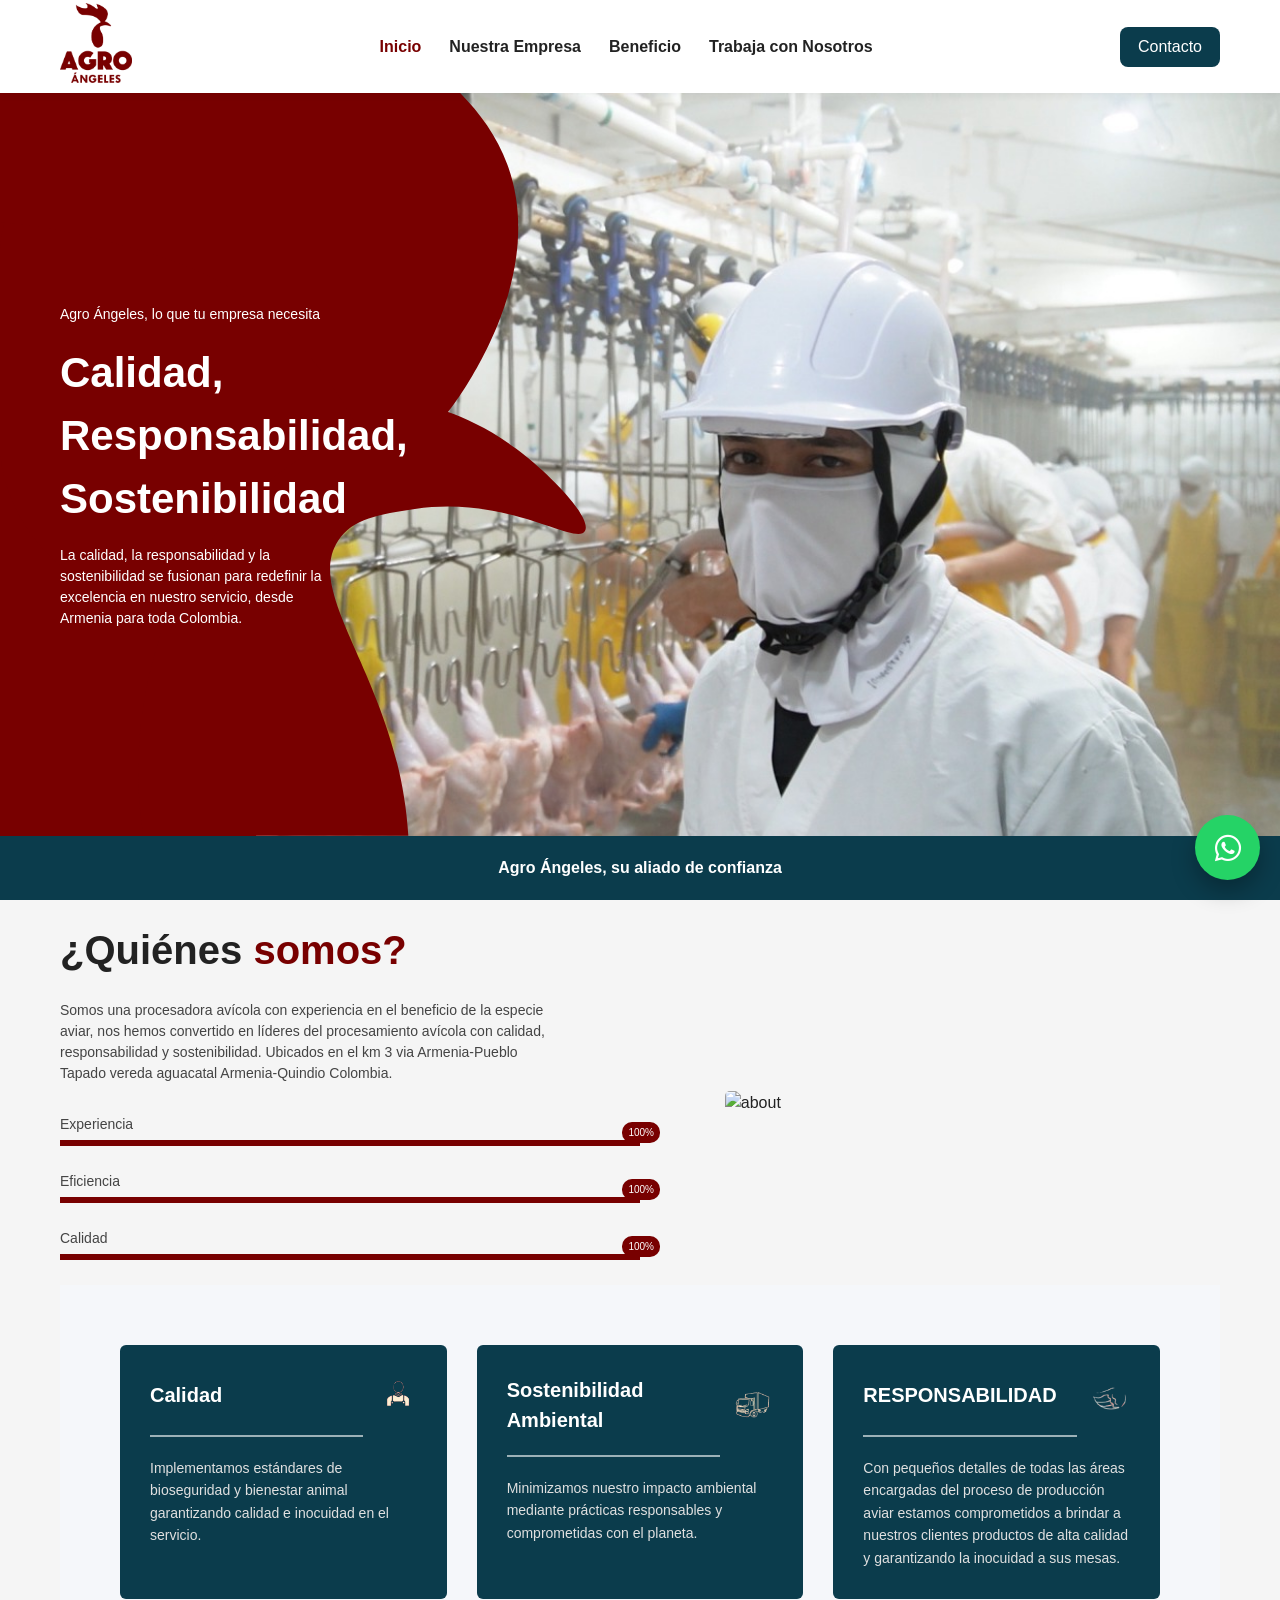
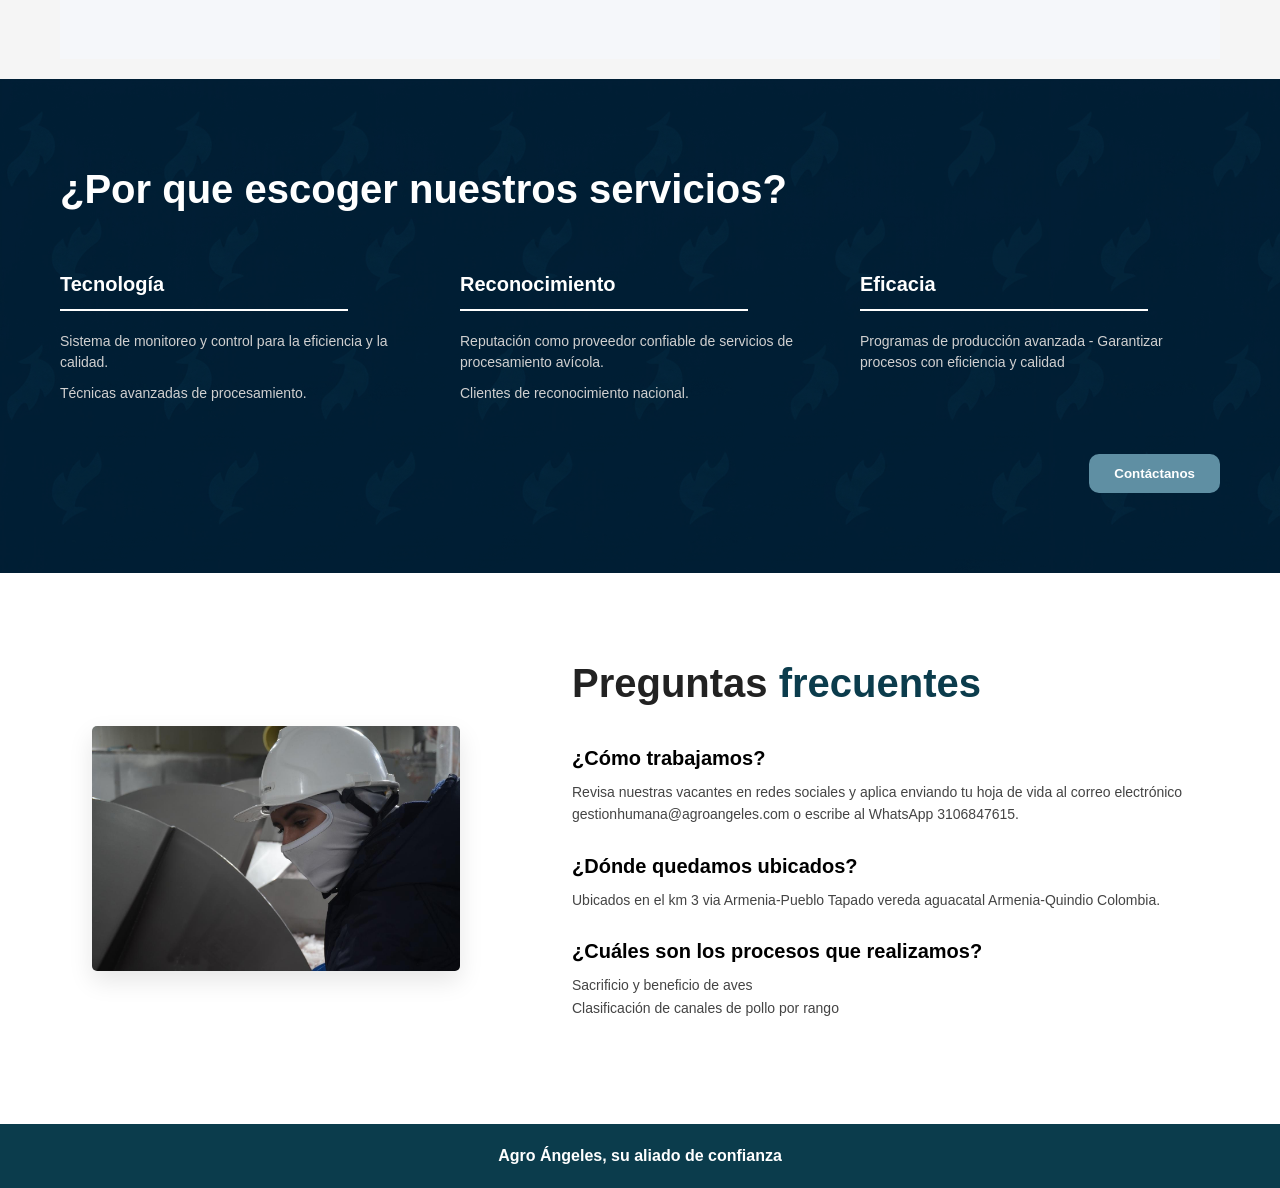
==== commit 9d6f0ef6: "actualizacion de pagina inicio" ====
--- a/index.html
+++ b/index.html
@@ -35,6 +35,8 @@
 <script src="js/chatbot.js"></script>
 
 <body>
+
+<div class="home-screen">
 
 <!-- NAVBAR -->
 <header class="navbar">
@@ -95,6 +97,8 @@
 <div class="hero-bar">
     Agro Ángeles, su aliado de confianza
 </div>
+
+</div>
 <!-- QUIENES SOMOS -->
 <section class="about">
 
--- a/style.css
+++ b/style.css
@@ -170,6 +170,27 @@
     text-align: center;
     padding: 20px;
     font-weight: bold;
+}
+
+@media (min-width: 769px) {
+    .home-screen {
+        min-height: 100vh;
+        min-height: 100svh;
+        display: flex;
+        flex-direction: column;
+        background: #780000;
+    }
+
+    .home-screen > .navbar,
+    .home-screen > .hero-bar {
+        flex: 0 0 auto;
+    }
+
+    .home-screen > .hero {
+        flex: 1 1 auto;
+        height: auto;
+        min-height: 0;
+    }
 }
 
 /* =============================================
@@ -2277,8 +2298,9 @@
     }
 }
 
+
 /* =========================
-MODAL FORMULARIO
+FORMULARIO TRABAJO
 ========================= */
 
 .formulario-modal{
@@ -2299,7 +2321,7 @@
 .form-header h2{
     font-size: 35px;
     margin-bottom: 10px;
-    color: #111;
+    color: #780000;
 }
 
 .form-header p{
@@ -2319,7 +2341,39 @@
 }
 
 .input-group input,
-.input-group select,
+.input-group select{
+    width: 100%;
+    padding: 14px;
+    border-radius: 12px;
+    border: 1px solid #ccc;
+    font-size: 15px;
+    outline: none;
+    transition: .3s;
+}
+
+.input-group input:focus,
+.input-group select:focus{
+    border-color: #5f5f5f;
+}
+
+.btn-enviar{
+    width: 100%;
+    padding: 16px;
+    border: none;
+    background: #780000;
+    color: white;
+    border-radius: 14px;
+    font-size: 17px;
+    cursor: pointer;
+    margin-top: 30px;
+    transition: .3s;
+    font-weight: 600;
+}
+
+.btn-enviar:hover{
+    background: #960000;
+}
+
 .input-group textarea{
     width: 100%;
     padding: 14px;
@@ -2327,53 +2381,49 @@
     border: 1px solid #ccc;
     font-size: 15px;
     outline: none;
+    resize: none;
     transition: .3s;
 }
 
-.input-group input:focus,
-.input-group select:focus,
 .input-group textarea:focus{
-    border-color: #0A3D91;
-}
-
-.resultado-card{
-    margin-top: 35px;
-    background: #f4f7fb;
-    padding: 25px;
-    border-radius: 18px;
-}
-
-.resultado-card h3{
-    margin-bottom: 20px;
-    color: #0A3D91;
-}
-
-.puntaje{
-    font-size: 45px;
-    font-weight: bold;
-    color: green;
-    margin-bottom: 20px;
-}
-
-.resultado-card p{
-    margin-bottom: 10px;
-    color: #333;
-}
-
-.btn-enviar{
-    width: 100%;
-    padding: 16px;
-    border: none;
-    background: #0A3D91;
+    border-color: #5f5f5f;
+}
+
+.btn-enviar:disabled{
+    opacity: 0.7;
+    cursor: not-allowed;
+}
+
+/* ALERTA */
+
+.alerta{
+    position: fixed;
+    top: 30px;
+    right: 30px;
+    background: #0f172a;
     color: white;
-    border-radius: 14px;
-    font-size: 17px;
-    cursor: pointer;
-    margin-top: 30px;
-    transition: .3s;
-    font-weight: 600;
-}
-
-.btn-enviar:hover{
-    background: #072d6d;
-}+    padding: 18px 25px;
+    border-radius: 12px;
+    font-size: 15px;
+    font-weight: 500;
+    box-shadow: 0 10px 30px rgba(0,0,0,0.2);
+    opacity: 0;
+    visibility: hidden;
+    transform: translateY(-20px);
+    transition: 0.4s;
+    z-index: 99999;
+}
+
+.alerta.show{
+    opacity: 1;
+    visibility: visible;
+    transform: translateY(0);
+}
+
+.alerta.success{
+    background: #16a34a;
+}
+
+.alerta.error{
+    background: #dc2626;
+}
